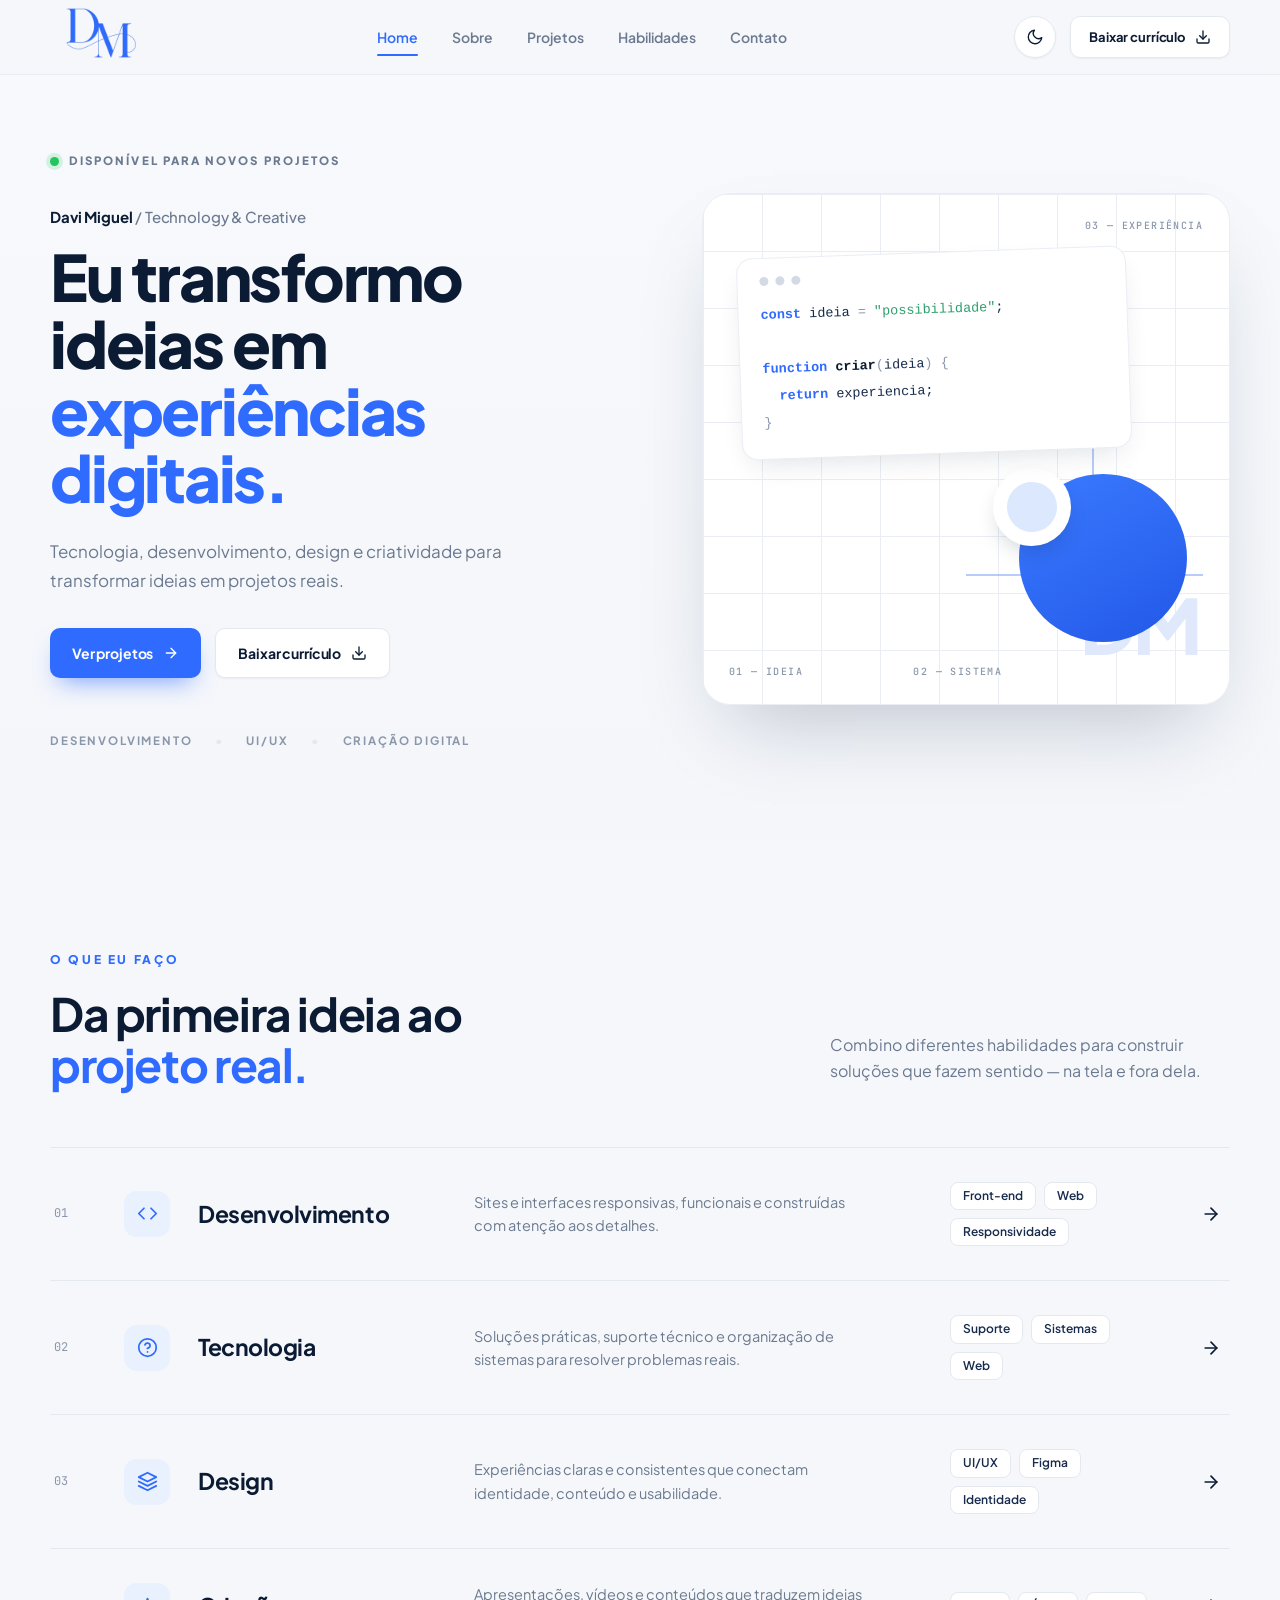
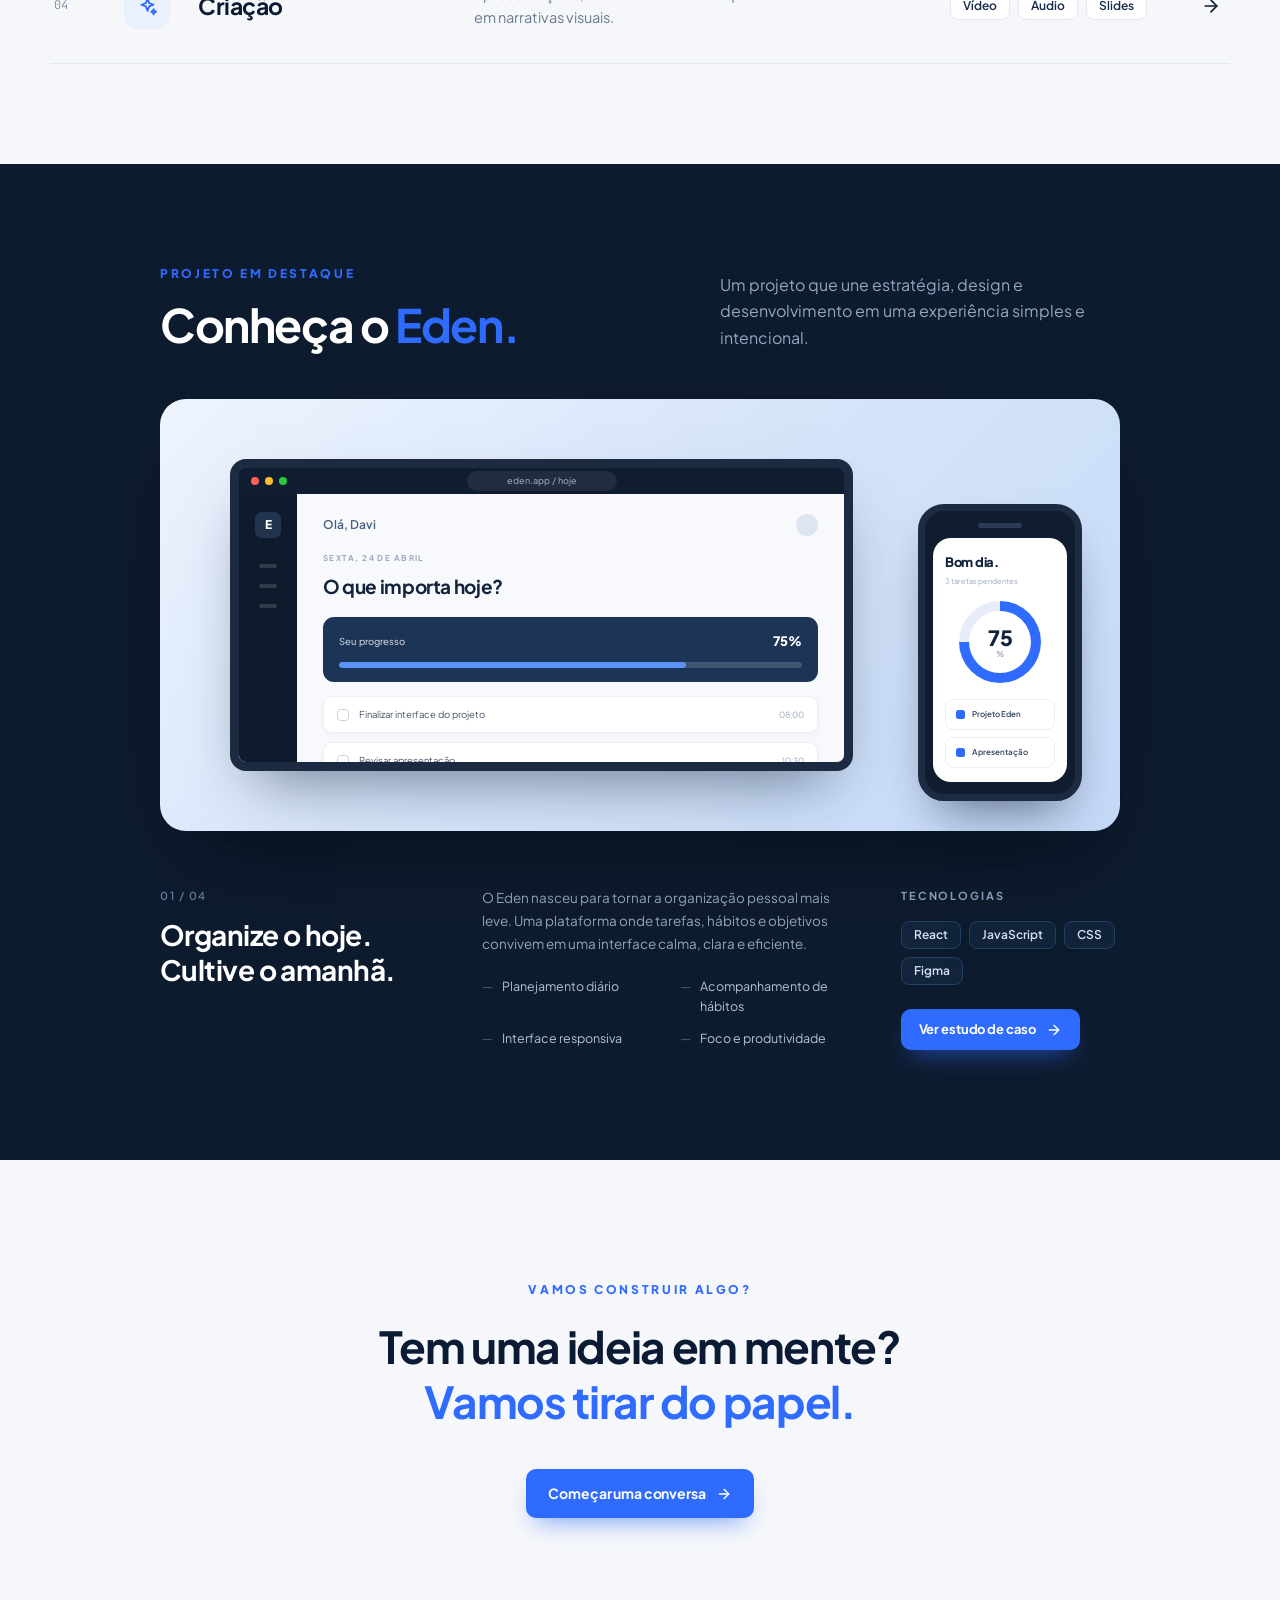
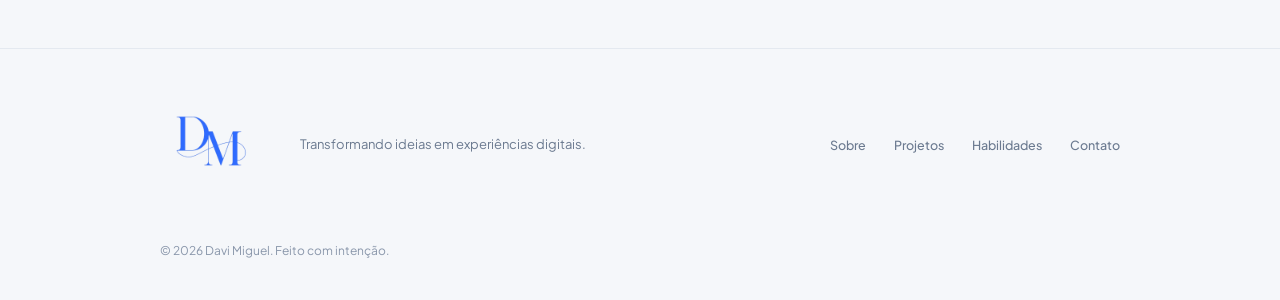
==== portifolio/index.html @ 0f165807 "atualização" ====
<!DOCTYPE html>
<html lang="pt-BR" data-theme="light">
<head>
  <meta charset="UTF-8">
  <meta name="viewport" content="width=device-width, initial-scale=1.0">
  <title>Davi Miguel — Technology &amp; Creative</title>
  <meta name="description" content="Eu transformo ideias em experiências digitais. Tecnologia, desenvolvimento, design e criatividade para transformar ideias em projetos reais.">
  <link rel="preconnect" href="https://fonts.googleapis.com">
  <link rel="preconnect" href="https://fonts.gstatic.com" crossorigin>
  <link href="https://fonts.googleapis.com/css2?family=Plus+Jakarta+Sans:wght@400;500;600;700;800&family=JetBrains+Mono:wght@400;500;700&display=swap" rel="stylesheet">
  <link rel="stylesheet" href="css/style.css">
  <link rel="icon" type="image/png" href="">
  <script>document.documentElement.classList.add("js");</script>
</head>
<body>

  <!-- ================= NAV ================= -->
  <header class="nav" id="nav">
    <div class="container nav-inner">
      <a href="index.html" class="brand">
        <img src="assets/logo.png" alt="Davi Miguel" srcset="" style="width: 100px;">
      </a>

      <nav class="nav-links" id="navLinks">
        <a href="index.html" class="nav-link active">Home</a>
        <a href="sobre.html" class="nav-link">Sobre</a>
        <a href="projetos.html" class="nav-link">Projetos</a>
        <a href="habilidades.html" class="nav-link">Habilidades</a>
        <a href="contato.html" class="nav-link">Contato</a>
      </nav>

      <div class="nav-actions">
        <button class="icon-btn" id="themeToggle" aria-label="Alternar tema claro/escuro">
          <svg class="icon-moon" viewBox="0 0 24 24" fill="none" stroke="currentColor" stroke-width="1.8" stroke-linecap="round" stroke-linejoin="round"><path d="M21 12.79A9 9 0 1 1 11.21 3 7 7 0 0 0 21 12.79z"/></svg>
          <svg class="icon-sun" viewBox="0 0 24 24" fill="none" stroke="currentColor" stroke-width="1.8" stroke-linecap="round" stroke-linejoin="round"><circle cx="12" cy="12" r="4"/><path d="M12 2v2M12 20v2M4.93 4.93l1.41 1.41M17.66 17.66l1.41 1.41M2 12h2M20 12h2M4.93 19.07l1.41-1.41M17.66 6.34l1.41-1.41"/></svg>
        </button>

        <a href="Curriculo_Davi_Miguel.pdf" class="btn btn-ghost btn-sm" download>
          Baixar currículo
          <svg viewBox="0 0 24 24" fill="none" stroke="currentColor" stroke-width="2" stroke-linecap="round" stroke-linejoin="round"><path d="M21 15v4a2 2 0 0 1-2 2H5a2 2 0 0 1-2-2v-4"/><polyline points="7 10 12 15 17 10"/><line x1="12" y1="15" x2="12" y2="3"/></svg>
        </a>

        <button class="menu-btn" id="menuBtn" aria-label="Abrir menu">
          <span></span><span></span><span></span>
        </button>
      </div>
    </div>
  </header>

  <main>

    <!-- ================= HERO ================= -->
    <section class="hero" id="home">
      <div class="container hero-grid">

        <div class="hero-copy">
          <p class="status-badge reveal">
            <span class="status-dot"></span>
            Disponível para novos projetos
          </p>

          <p class="hero-eyebrow reveal" style="--d:.06s">Davi Miguel <span>/ Technology &amp; Creative</span></p>

          <h1 class="hero-title reveal" style="--d:.12s">
            Eu transformo ideias em <span class="accent">experiências digitais.</span>
          </h1>

          <p class="hero-lead reveal" style="--d:.18s">
            Tecnologia, desenvolvimento, design e criatividade para transformar ideias em projetos reais.
          </p>

          <div class="hero-actions reveal" style="--d:.24s">
            <a href="projetos.html" class="btn btn-primary">
              Ver projetos
              <svg viewBox="0 0 24 24" fill="none" stroke="currentColor" stroke-width="2" stroke-linecap="round" stroke-linejoin="round"><line x1="5" y1="12" x2="19" y2="12"/><polyline points="12 5 19 12 12 19"/></svg>
            </a>
            <a href="#" class="btn btn-ghost">
              Baixar currículo
              <svg viewBox="0 0 24 24" fill="none" stroke="currentColor" stroke-width="2" stroke-linecap="round" stroke-linejoin="round"><path d="M21 15v4a2 2 0 0 1-2 2H5a2 2 0 0 1-2-2v-4"/><polyline points="7 10 12 15 17 10"/><line x1="12" y1="15" x2="12" y2="3"/></svg>
            </a>
          </div>

          <ul class="hero-tags reveal" style="--d:.3s">
            <li>Desenvolvimento</li>
            <li>UI/UX</li>
            <li>Criação digital</li>
          </ul>
        </div>

        <!-- Ilustração -->
        <div class="hero-visual reveal" style="--d:.2s" aria-hidden="true">
          <div class="visual-card">
            <span class="visual-label label-tr">03 — Experiência</span>
            <span class="visual-label label-bl">01 — Ideia</span>
            <span class="visual-label label-bc">02 — Sistema</span>

            <span class="cross cross-v"></span>
            <span class="cross cross-h"></span>

            <span class="dm-watermark">DM</span>
            <span class="shape-circle"></span>
            <span class="shape-ring"></span>

            <div class="code-window">
              <div class="code-dots"><i></i><i></i><i></i></div>
              <pre class="code-body"><code><span class="c-key">const</span> <span class="c-var">ideia</span> <span class="c-op">=</span> <span class="c-str">"possibilidade"</span>;

<span class="c-key">function</span> <span class="c-fn">criar</span><span class="c-op">(</span><span class="c-var">ideia</span><span class="c-op">) {</span>
  <span class="c-key">return</span> <span class="c-var">experiencia</span>;
<span class="c-op">}</span></code></pre>
            </div>
          </div>
        </div>

      </div>
    </section>

    <!-- ================= O QUE EU FAÇO ================= -->
    <section class="services" id="sobre">
      <div class="container">

        <div class="section-head">
          <div>
            <p class="eyebrow reveal">O que eu faço</p>
            <h2 class="section-title reveal" style="--d:.06s">Da primeira ideia ao <span class="accent">projeto real.</span></h2>
          </div>
          <p class="section-desc reveal" style="--d:.12s">
            Combino diferentes habilidades para construir soluções que fazem sentido — na tela e fora dela.
          </p>
        </div>

        <ul class="service-list">

          <li class="service-row reveal">
            <span class="service-num">01</span>
            <span class="service-icon">
              <svg viewBox="0 0 24 24" fill="none" stroke="currentColor" stroke-width="2" stroke-linecap="round" stroke-linejoin="round"><polyline points="16 18 22 12 16 6"/><polyline points="8 6 2 12 8 18"/></svg>
            </span>
            <h3 class="service-title">Desenvolvimento</h3>
            <p class="service-text">Sites e interfaces responsivas, funcionais e construídas com atenção aos detalhes.</p>
            <ul class="chip-row">
              <li class="chip">Front-end</li>
              <li class="chip">Web</li>
              <li class="chip">Responsividade</li>
            </ul>
            <span class="row-arrow">
              <svg viewBox="0 0 24 24" fill="none" stroke="currentColor" stroke-width="2" stroke-linecap="round" stroke-linejoin="round"><line x1="5" y1="12" x2="19" y2="12"/><polyline points="12 5 19 12 12 19"/></svg>
            </span>
          </li>

          <li class="service-row reveal" style="--d:.06s">
            <span class="service-num">02</span>
            <span class="service-icon">
              <svg viewBox="0 0 24 24" fill="none" stroke="currentColor" stroke-width="2" stroke-linecap="round" stroke-linejoin="round"><circle cx="12" cy="12" r="10"/><path d="M9.09 9a3 3 0 0 1 5.83 1c0 2-3 3-3 3"/><line x1="12" y1="17" x2="12.01" y2="17"/></svg>
            </span>
            <h3 class="service-title">Tecnologia</h3>
            <p class="service-text">Soluções práticas, suporte técnico e organização de sistemas para resolver problemas reais.</p>
            <ul class="chip-row">
              <li class="chip">Suporte</li>
              <li class="chip">Sistemas</li>
              <li class="chip">Web</li>
            </ul>
            <span class="row-arrow">
              <svg viewBox="0 0 24 24" fill="none" stroke="currentColor" stroke-width="2" stroke-linecap="round" stroke-linejoin="round"><line x1="5" y1="12" x2="19" y2="12"/><polyline points="12 5 19 12 12 19"/></svg>
            </span>
          </li>

          <li class="service-row reveal" style="--d:.12s">
            <span class="service-num">03</span>
            <span class="service-icon">
              <svg viewBox="0 0 24 24" fill="none" stroke="currentColor" stroke-width="2" stroke-linecap="round" stroke-linejoin="round"><polygon points="12 2 2 7 12 12 22 7 12 2"/><polyline points="2 17 12 22 22 17"/><polyline points="2 12 12 17 22 12"/></svg>
            </span>
            <h3 class="service-title">Design</h3>
            <p class="service-text">Experiências claras e consistentes que conectam identidade, conteúdo e usabilidade.</p>
            <ul class="chip-row">
              <li class="chip">UI/UX</li>
              <li class="chip">Figma</li>
              <li class="chip">Identidade</li>
            </ul>
            <span class="row-arrow">
              <svg viewBox="0 0 24 24" fill="none" stroke="currentColor" stroke-width="2" stroke-linecap="round" stroke-linejoin="round"><line x1="5" y1="12" x2="19" y2="12"/><polyline points="12 5 19 12 12 19"/></svg>
            </span>
          </li>

          <li class="service-row reveal" style="--d:.18s">
            <span class="service-num">04</span>
            <span class="service-icon">
              <svg viewBox="0 0 24 24" fill="none" stroke="currentColor" stroke-width="2" stroke-linecap="round" stroke-linejoin="round"><path d="M12 3l1.9 5.1L19 10l-5.1 1.9L12 17l-1.9-5.1L5 10l5.1-1.9L12 3z"/><path d="M19 15l.9 2.1L22 18l-2.1.9L19 21l-.9-2.1L16 18l2.1-.9L19 15z"/></svg>
            </span>
            <h3 class="service-title">Criação</h3>
            <p class="service-text">Apresentações, vídeos e conteúdos que traduzem ideias em narrativas visuais.</p>
            <ul class="chip-row">
              <li class="chip">Vídeo</li>
              <li class="chip">Áudio</li>
              <li class="chip">Slides</li>
            </ul>
            <span class="row-arrow">
              <svg viewBox="0 0 24 24" fill="none" stroke="currentColor" stroke-width="2" stroke-linecap="round" stroke-linejoin="round"><line x1="5" y1="12" x2="19" y2="12"/><polyline points="12 5 19 12 12 19"/></svg>
            </span>
          </li>

        </ul>
      </div>
    </section>

    <!-- ================= PROJETO EM DESTAQUE ================= -->
    <section class="project" id="projetos">
      <div class="container-narrow">

        <div class="section-head project-head">
          <div>
            <p class="eyebrow reveal">Projeto em destaque</p>
            <h2 class="section-title light reveal" style="--d:.06s">Conheça o <span class="accent">Eden.</span></h2>
          </div>
          <p class="section-desc light reveal" style="--d:.12s">
            Um projeto que une estratégia, design e desenvolvimento em uma experiência simples e intencional.
          </p>
        </div>

        <!-- Mockups -->
        <div class="showcase reveal" style="--d:.1s">
          <div class="laptop">
            <div class="laptop-bar">
              <i class="dot red"></i><i class="dot yellow"></i><i class="dot green"></i>
              <span class="url-pill">eden.app / hoje</span>
            </div>
            <div class="laptop-body">
              <aside class="app-side">
                <span class="app-logo">E</span>
                <i class="side-line"></i>
                <i class="side-line"></i>
                <i class="side-line"></i>
              </aside>
              <div class="app-main">
                <div class="app-top">
                  <span class="app-greet">Olá, Davi</span>
                  <span class="app-avatar"></span>
                </div>
                <p class="app-date">Sexta, 24 de abril</p>
                <h3 class="app-title">O que importa hoje?</h3>

                <div class="progress-card">
                  <div class="progress-top">
                    <span>Seu progresso</span>
                    <strong>75%</strong>
                  </div>
                  <div class="progress-bar"><span style="width:75%"></span></div>
                </div>

                <ul class="task-list">
                  <li class="task"><i class="task-box"></i><span>Finalizar interface do projeto</span><em>08:00</em></li>
                  <li class="task"><i class="task-box"></i><span>Revisar apresentação</span><em>10:30</em></li>
                  <li class="task"><i class="task-box"></i><span>Estudar React</span><em>16:00</em></li>
                </ul>
              </div>
            </div>
          </div>

          <div class="phone">
            <span class="phone-notch"></span>
            <div class="phone-screen">
              <h4>Bom dia.</h4>
              <p>3 tarefas pendentes</p>
              <div class="donut">
                <div class="donut-inner">
                  <strong>75</strong>
                  <span>%</span>
                </div>
              </div>
              <ul class="phone-chips">
                <li><i></i>Projeto Eden</li>
                <li><i></i>Apresentação</li>
              </ul>
            </div>
          </div>
        </div>

        <!-- Info do projeto -->
        <div class="project-info">
          <div class="pi-left reveal">
            <p class="pi-index">01 / 04</p>
            <h3 class="pi-title">Organize o hoje.<br>Cultive o amanhã.</h3>
          </div>

          <div class="pi-mid reveal" style="--d:.06s">
            <p>
              O Eden nasceu para tornar a organização pessoal mais leve. Uma plataforma onde
              tarefas, hábitos e objetivos convivem em uma interface calma, clara e eficiente.
            </p>
            <ul class="pi-bullets">
              <li>Planejamento diário</li>
              <li>Acompanhamento de hábitos</li>
              <li>Interface responsiva</li>
              <li>Foco e produtividade</li>
            </ul>
          </div>

          <div class="pi-right reveal" style="--d:.12s" id="habilidades">
            <p class="pi-tech-label">Tecnologias</p>
            <ul class="chip-row dark">
              <li class="chip">React</li>
              <li class="chip">JavaScript</li>
              <li class="chip">CSS</li>
              <li class="chip">Figma</li>
            </ul>
            <a href="#" class="btn btn-primary btn-sm">
              Ver estudo de caso
              <svg viewBox="0 0 24 24" fill="none" stroke="currentColor" stroke-width="2" stroke-linecap="round" stroke-linejoin="round"><line x1="5" y1="12" x2="19" y2="12"/><polyline points="12 5 19 12 12 19"/></svg>
            </a>
          </div>
        </div>

      </div>
    </section>

    <!-- ================= CONTATO ================= -->
    <section class="contact" id="contato">
      <div class="container-narrow contact-inner">
        <p class="eyebrow reveal">Vamos construir algo?</p>
        <h2 class="contact-title reveal" style="--d:.06s">
          Tem uma ideia em mente?<br>
          <span class="accent">Vamos tirar do papel.</span>
        </h2>
        <div class="reveal" style="--d:.12s">
          <a href="mailto:contato@davimiguel.com" class="btn btn-primary">
            Começar uma conversa
            <svg viewBox="0 0 24 24" fill="none" stroke="currentColor" stroke-width="2" stroke-linecap="round" stroke-linejoin="round"><line x1="5" y1="12" x2="19" y2="12"/><polyline points="12 5 19 12 12 19"/></svg>
          </a>
        </div>
      </div>
    </section>

  </main>

  <!-- ================= FOOTER ================= -->
  <footer class="footer">
    <div class="container-narrow">
      <div class="footer-top">
        <a href="index.html" class="brand">
        <img src="assets/logo.png" alt="Davi Miguel" srcset="" style="width: 100px;">
        </a>
        <p class="footer-tagline">Transformando ideias em experiências digitais.</p>
        <nav class="footer-links">
          <a href="sobre.html">Sobre</a>
          <a href="projetos.html">Projetos</a>
          <a href="habilidades.html">Habilidades</a>
          <a href="contato.html">Contato</a>
        </nav>
      </div>
      <p class="footer-copy">© 2026 Davi Miguel. Feito com intenção.</p>
    </div>
  </footer>

  <script src="js/main.js"></script>
</body>
</html>
---- portifolio/css/style.css ----
/* ============================================================
   Davi Miguel — Landing Page
   ============================================================ */

/* ---------- Variáveis ---------- */
:root {
  --bg: #f5f7fa;
  --bg-hero: linear-gradient(180deg, #f7f9fc 0%, #f4f6fa 100%);
  --surface: #ffffff;
  --text: #0b1b33;
  --text-soft: #172b4d;
  --muted: #6b7a90;
  --muted-2: #8a97ab;
  --border: #e4e9f0;
  --border-soft: #eaeef4;
  --blue: #2563eb;
  --blue-bright: #2f6bff;
  --blue-soft: #eaf1fe;
  --green: #22c55e;
  --chip-bg: #ffffff;
  --code-bg: #ffffff;
  --nav-bg: rgba(245, 247, 250, 0.85);
  --shadow-sm: 0 1px 2px rgba(15, 30, 60, 0.05);
  --shadow-md: 0 12px 30px -12px rgba(15, 30, 60, 0.16);
  --shadow-lg: 0 40px 80px -30px rgba(15, 30, 60, 0.25);
  --radius: 14px;
}

[data-theme="dark"] {
  --bg: #0b1524;
  --bg-hero: linear-gradient(180deg, #0c1728 0%, #0b1524 100%);
  --surface: #101d31;
  --text: #e9eef6;
  --text-soft: #dbe3ef;
  --muted: #93a3ba;
  --muted-2: #7d8da5;
  --border: #1c2c44;
  --border-soft: #182740;
  --blue-soft: rgba(47, 107, 255, 0.14);
  --chip-bg: #101d31;
  --code-bg: #0f1c2f;
  --nav-bg: rgba(11, 21, 36, 0.82);
  --shadow-sm: 0 1px 2px rgba(0, 0, 0, 0.3);
  --shadow-md: 0 12px 30px -12px rgba(0, 0, 0, 0.5);
  --shadow-lg: 0 40px 80px -30px rgba(0, 0, 0, 0.65);
}

/* ---------- Base ---------- */
* { margin: 0; padding: 0; box-sizing: border-box; }

html {
  scroll-behavior: smooth;
  scroll-padding-top: 96px;
}

body {
  font-family: "Plus Jakarta Sans", system-ui, -apple-system, sans-serif;
  background: var(--bg);
  color: var(--text);
  line-height: 1.6;
  -webkit-font-smoothing: antialiased;
  transition: background 0.35s ease, color 0.35s ease;
}

img, svg { display: block; }
a { color: inherit; text-decoration: none; }
ul { list-style: none; }
button { font: inherit; cursor: pointer; border: none; background: none; color: inherit; }

.container { width: min(1180px, 100% - 48px); margin-inline: auto; }
.container-narrow { width: min(960px, 100% - 48px); margin-inline: auto; }

svg { width: 18px; height: 18px; }

/* ---------- Utilidades ---------- */
.eyebrow {
  font-size: 12px;
  font-weight: 800;
  letter-spacing: 0.22em;
  text-transform: uppercase;
  color: var(--blue-bright);
}

.accent { color: var(--blue-bright); }

.section-title {
  font-size: clamp(30px, 3.6vw, 46px);
  font-weight: 700;
  letter-spacing: -0.03em;
  line-height: 1.12;
  color: var(--text);
  margin-top: 18px;
}
.section-title.light { color: #fff; }

.section-desc {
  font-size: 16px;
  color: var(--muted);
  max-width: 400px;
  line-height: 1.65;
}
.section-desc.light { color: #94a7c0; }

.section-head {
  display: flex;
  justify-content: space-between;
  align-items: flex-end;
  gap: 40px;
  flex-wrap: wrap;
}

/* ---------- Botões ---------- */
.btn {
  display: inline-flex;
  align-items: center;
  gap: 10px;
  padding: 13px 22px;
  border-radius: 10px;
  font-size: 14px;
  font-weight: 700;
  letter-spacing: -0.01em;
  transition: transform 0.2s ease, box-shadow 0.2s ease, background 0.2s ease, border-color 0.2s ease;
  white-space: nowrap;
}
.btn svg { width: 16px; height: 16px; }

.btn-primary {
  background: var(--blue-bright);
  color: #fff;
  box-shadow: 0 12px 24px -10px rgba(47, 107, 255, 0.65);
}
.btn-primary:hover {
  transform: translateY(-2px);
  box-shadow: 0 18px 32px -12px rgba(47, 107, 255, 0.75);
}

.btn-ghost {
  background: var(--surface);
  color: var(--text);
  border: 1px solid var(--border);
  box-shadow: var(--shadow-sm);
}
.btn-ghost:hover {
  transform: translateY(-2px);
  border-color: #cfd8e6;
}
[data-theme="dark"] .btn-ghost:hover { border-color: #2b405f; }

.btn-sm { padding: 10px 18px; font-size: 13px; }

/* ============================================================
   NAV
   ============================================================ */
.nav {
  position: sticky;
  top: 0;
  z-index: 100;
  background: var(--nav-bg);
  backdrop-filter: blur(14px);
  -webkit-backdrop-filter: blur(14px);
  border-bottom: 1px solid var(--border-soft);
}

.nav-inner {
  height: 74px;
  display: flex;
  align-items: center;
  justify-content: space-between;
  gap: 24px;
}

.brand { display: inline-flex; align-items: center; gap: 12px; }

.brand-mark {
  width: 38px;
  height: 38px;
  border-radius: 11px;
  background: var(--blue-bright);
  color: #fff;
  font-size: 13px;
  font-weight: 800;
  letter-spacing: 0.04em;
  display: grid;
  place-items: center;
  box-shadow: 0 8px 16px -8px rgba(47, 107, 255, 0.7);
}

.brand-name {
  font-size: 16px;
  font-weight: 700;
  letter-spacing: -0.02em;
}

.nav-links {
  display: flex;
  align-items: center;
  gap: 34px;
}

.nav-link {
  position: relative;
  font-size: 14px;
  font-weight: 600;
  color: var(--muted);
  padding: 26px 0;
  transition: color 0.2s ease;
}
.nav-link:hover { color: var(--text); }

.nav-link::after {
  content: "";
  position: absolute;
  left: 0;
  right: 0;
  bottom: 18px;
  height: 2px;
  border-radius: 2px;
  background: var(--blue-bright);
  transform: scaleX(0);
  transition: transform 0.25s ease;
}
.nav-link.active { color: var(--blue-bright); }
.nav-link.active::after { transform: scaleX(1); }

.nav-actions { display: flex; align-items: center; gap: 14px; }

.icon-btn {
  width: 42px;
  height: 42px;
  border-radius: 50%;
  background: var(--surface);
  border: 1px solid var(--border);
  display: grid;
  place-items: center;
  color: var(--text);
  box-shadow: var(--shadow-sm);
  transition: transform 0.2s ease, border-color 0.2s ease;
}
.icon-btn:hover { transform: translateY(-2px); border-color: #cfd8e6; }
[data-theme="dark"] .icon-btn:hover { border-color: #2b405f; }
.icon-btn svg { width: 18px; height: 18px; }

.icon-sun { display: none; }
[data-theme="dark"] .icon-moon { display: none; }
[data-theme="dark"] .icon-sun { display: block; }

.menu-btn {
  display: none;
  width: 42px;
  height: 42px;
  border-radius: 11px;
  border: 1px solid var(--border);
  background: var(--surface);
  flex-direction: column;
  align-items: center;
  justify-content: center;
  gap: 4px;
}
.menu-btn span {
  width: 16px;
  height: 2px;
  border-radius: 2px;
  background: var(--text);
  transition: transform 0.25s ease, opacity 0.25s ease;
}
.menu-btn.open span:nth-child(1) { transform: translateY(6px) rotate(45deg); }
.menu-btn.open span:nth-child(2) { opacity: 0; }
.menu-btn.open span:nth-child(3) { transform: translateY(-6px) rotate(-45deg); }

/* ============================================================
   HERO
   ============================================================ */
.hero {
  background: var(--bg-hero);
  padding: 72px 0 90px;
  overflow: hidden;
}

.hero-grid {
  display: grid;
  grid-template-columns: 1.05fr 1fr;
  gap: 56px;
  align-items: center;
}

.status-badge {
  display: inline-flex;
  align-items: center;
  gap: 10px;
  font-size: 11.5px;
  font-weight: 800;
  letter-spacing: 0.18em;
  text-transform: uppercase;
  color: var(--muted);
  margin-bottom: 34px;
}

.status-dot {
  width: 9px;
  height: 9px;
  border-radius: 50%;
  background: var(--green);
  box-shadow: 0 0 0 4px rgba(34, 197, 94, 0.16);
  animation: pulse 2.4s ease-in-out infinite;
}
@keyframes pulse {
  0%, 100% { box-shadow: 0 0 0 4px rgba(34, 197, 94, 0.16); }
  50% { box-shadow: 0 0 0 7px rgba(34, 197, 94, 0.08); }
}

.hero-eyebrow {
  font-size: 15px;
  font-weight: 700;
  color: var(--text);
  letter-spacing: -0.01em;
  margin-bottom: 14px;
}
.hero-eyebrow span { color: var(--muted); font-weight: 500; }

.hero-title {
  font-size: clamp(42px, 5vw, 70px);
  font-weight: 800;
  line-height: 1.05;
  letter-spacing: -0.035em;
  color: var(--text);
  max-width: 640px;
}

.hero-lead {
  margin-top: 26px;
  font-size: 17px;
  color: var(--muted);
  max-width: 550px;
  line-height: 1.65;
}

.hero-actions {
  margin-top: 34px;
  display: flex;
  gap: 14px;
  flex-wrap: wrap;
}

.hero-tags {
  margin-top: 54px;
  display: flex;
  align-items: center;
  gap: 22px;
  font-size: 11.5px;
  font-weight: 700;
  letter-spacing: 0.16em;
  text-transform: uppercase;
  color: var(--muted-2);
}
.hero-tags li + li::before {
  content: "•";
  margin-right: 22px;
  color: var(--border);
}
[data-theme="dark"] .hero-tags li + li::before { color: #2b405f; }

/* ---------- Ilustração do hero ---------- */
.hero-visual { display: flex; justify-content: flex-end; }

.visual-card {
  position: relative;
  width: 100%;
  max-width: 528px;
  aspect-ratio: 528 / 512;
  border-radius: 28px;
  background-color: var(--surface);
  background-image:
    linear-gradient(to right, var(--border-soft) 1px, transparent 1px),
    linear-gradient(to bottom, var(--border-soft) 1px, transparent 1px);
  background-size: 59px 57px;
  border: 1px solid var(--border-soft);
  box-shadow: var(--shadow-lg);
  overflow: hidden;
}

.visual-label {
  position: absolute;
  font-family: "JetBrains Mono", monospace;
  font-size: 10px;
  font-weight: 500;
  letter-spacing: 0.14em;
  text-transform: uppercase;
  color: var(--muted-2);
}
.label-tr { top: 24px; right: 26px; }
.label-bl { bottom: 24px; left: 26px; }
.label-bc { bottom: 24px; left: 40%; }

.cross { position: absolute; background: #7ea3f8; opacity: 0.55; }
.cross-v { width: 1.5px; top: 210px; bottom: 60px; left: 74%; }
.cross-h { height: 1.5px; left: 50%; right: 26px; bottom: 128px; }

.dm-watermark {
  position: absolute;
  right: 30px;
  bottom: 42px;
  font-size: 76px;
  font-weight: 800;
  letter-spacing: -0.04em;
  color: #dfe9fb;
  line-height: 1;
  z-index: 1;
}
[data-theme="dark"] .dm-watermark { color: #1b2c47; }

.shape-circle {
  position: absolute;
  right: 42px;
  bottom: 62px;
  width: 168px;
  height: 168px;
  border-radius: 50%;
  background: linear-gradient(150deg, #3b7bff 0%, #2258e8 100%);
  z-index: 2;
  animation: float 7s ease-in-out infinite;
}

.shape-ring {
  position: absolute;
  right: 158px;
  bottom: 158px;
  width: 78px;
  height: 78px;
  border-radius: 50%;
  border: 14px solid var(--surface);
  background: #dce8fd;
  box-shadow: 0 10px 24px -10px rgba(15, 30, 60, 0.3);
  z-index: 3;
  animation: float 7s ease-in-out infinite 0.6s;
}

@keyframes float {
  0%, 100% { transform: translateY(0); }
  50% { transform: translateY(-12px); }
}

.code-window {
  position: absolute;
  top: 58px;
  left: 36px;
  width: min(390px, 78%);
  background: var(--code-bg);
  border: 1px solid var(--border-soft);
  border-radius: 16px;
  padding: 18px 22px 22px;
  box-shadow: var(--shadow-md);
  transform: rotate(-2deg);
  z-index: 4;
}

.code-dots { display: flex; gap: 7px; margin-bottom: 16px; }
.code-dots i {
  width: 9px;
  height: 9px;
  border-radius: 50%;
  background: #d3dae5;
}

.code-body {
  font-family: "JetBrains Mono", monospace;
  font-size: 13.5px;
  line-height: 1.85;
  color: var(--text-soft);
  white-space: pre;
  overflow: hidden;
}
[data-theme="dark"] .code-body { color: #c4d2e6; }

.c-key { color: var(--blue-bright); font-weight: 700; }
.c-var { color: var(--text-soft); font-weight: 500; }
[data-theme="dark"] .c-var { color: #dbe6f7; }
.c-op { color: var(--muted-2); }
.c-str { color: #2f9e6e; }
[data-theme="dark"] .c-str { color: #4ecb8f; }
.c-fn { color: #0b1b33; font-weight: 700; }
[data-theme="dark"] .c-fn { color: #ffffff; }

/* ============================================================
   O QUE EU FAÇO
   ============================================================ */
.services { padding: 110px 0 100px; background: var(--bg); }

.services .section-head { align-items: flex-end; }
.services .section-title { max-width: 480px; }
.services .section-desc { margin-bottom: 6px; }

.service-list { margin-top: 56px; }

.service-row {
  display: grid;
  grid-template-columns: 44px 48px 250px 1fr 220px 30px;
  align-items: center;
  gap: 26px;
  padding: 34px 4px;
  border-top: 1px solid var(--border);
  transition: background 0.25s ease;
}
.service-row:last-child { border-bottom: 1px solid var(--border); }
.service-row:hover { background: var(--surface); }
.service-row:hover .row-arrow { transform: translateX(6px); color: var(--blue-bright); }

.service-num {
  font-family: "JetBrains Mono", monospace;
  font-size: 12px;
  color: var(--muted-2);
}

.service-icon {
  width: 46px;
  height: 46px;
  border-radius: 13px;
  background: var(--blue-soft);
  color: var(--blue-bright);
  display: grid;
  place-items: center;
}
.service-icon svg { width: 21px; height: 21px; }

.service-title {
  font-size: 23px;
  font-weight: 700;
  letter-spacing: -0.02em;
}

.service-text {
  font-size: 14.5px;
  color: var(--muted);
  line-height: 1.6;
  max-width: 400px;
}

.chip-row { display: flex; flex-wrap: wrap; gap: 8px; }

.chip {
  font-size: 12px;
  font-weight: 600;
  color: var(--text-soft);
  background: var(--chip-bg);
  border: 1px solid var(--border);
  border-radius: 8px;
  padding: 6px 12px;
  line-height: 1.2;
  white-space: nowrap;
}

.row-arrow {
  color: var(--text);
  display: grid;
  place-items: center;
  transition: transform 0.25s ease, color 0.25s ease;
}
.row-arrow svg { width: 20px; height: 20px; }

/* ============================================================
   PROJETO EM DESTAQUE
   ============================================================ */
.project {
  background: #0d1b2e;
  padding: 100px 0 110px;
  color: #fff;
}

.project-head { align-items: flex-end; }
.project-head .section-title { margin-top: 16px; }

/* ---------- Mockups ---------- */
.showcase {
  position: relative;
  margin-top: 48px;
  border-radius: 26px;
  padding: 60px 70px;
  background: linear-gradient(135deg, #eef4fe 0%, #d7e5fa 45%, #c5d9f7 100%);
  min-height: 412px;
  display: flex;
  align-items: center;
  box-shadow: 0 40px 90px -40px rgba(0, 0, 0, 0.55);
}

.laptop {
  width: 76%;
  background: #16233a;
  border: 9px solid #1d2b42;
  border-radius: 16px;
  overflow: hidden;
  box-shadow: 0 30px 60px -25px rgba(10, 25, 50, 0.55);
}

.laptop-bar {
  height: 26px;
  background: #101c2f;
  display: flex;
  align-items: center;
  gap: 6px;
  padding: 0 12px;
  position: relative;
}
.laptop-bar .dot { width: 8px; height: 8px; border-radius: 50%; }
.dot.red { background: #ff5f57; }
.dot.yellow { background: #febc2e; }
.dot.green { background: #28c840; }

.url-pill {
  position: absolute;
  left: 50%;
  transform: translateX(-50%);
  font-size: 9px;
  font-weight: 500;
  color: #8fa3bf;
  background: rgba(255, 255, 255, 0.07);
  border-radius: 20px;
  padding: 3px 40px;
}

.laptop-body { display: flex; height: 268px; background: #f7f9fc; }

.app-side {
  width: 58px;
  background: #0e1b2c;
  display: flex;
  flex-direction: column;
  align-items: center;
  gap: 16px;
  padding: 18px 0;
}
.app-logo {
  width: 26px;
  height: 26px;
  border-radius: 7px;
  background: #22334d;
  color: #fff;
  font-size: 12px;
  font-weight: 800;
  display: grid;
  place-items: center;
  margin-bottom: 10px;
}
.side-line {
  width: 18px;
  height: 4px;
  border-radius: 3px;
  background: rgba(255, 255, 255, 0.14);
}

.app-main { flex: 1; padding: 20px 26px; }

.app-top { display: flex; align-items: center; justify-content: space-between; }
.app-greet { font-size: 12px; font-weight: 600; color: #48607f; }
.app-avatar {
  width: 22px;
  height: 22px;
  border-radius: 50%;
  background: #dde5f0;
}

.app-date {
  margin-top: 16px;
  font-size: 8px;
  font-weight: 700;
  letter-spacing: 0.18em;
  text-transform: uppercase;
  color: #9aa8bd;
}

.app-title {
  margin-top: 6px;
  font-size: 19px;
  font-weight: 700;
  letter-spacing: -0.02em;
  color: #12233d;
}

.progress-card {
  margin-top: 16px;
  background: #1c3557;
  border-radius: 11px;
  padding: 14px 16px;
}
.progress-top {
  display: flex;
  align-items: center;
  justify-content: space-between;
  color: #fff;
}
.progress-top span { font-size: 9.5px; font-weight: 500; color: rgba(255, 255, 255, 0.75); }
.progress-top strong { font-size: 13px; font-weight: 800; }

.progress-bar {
  margin-top: 10px;
  height: 6px;
  border-radius: 6px;
  background: rgba(255, 255, 255, 0.16);
  overflow: hidden;
}
.progress-bar span {
  display: block;
  height: 100%;
  border-radius: 6px;
  background: #5b93f8;
}

.task-list { margin-top: 14px; display: flex; flex-direction: column; gap: 9px; }

.task {
  display: flex;
  align-items: center;
  gap: 10px;
  background: #fff;
  border: 1px solid #eaeff6;
  border-radius: 9px;
  padding: 10px 13px;
  font-size: 9.5px;
  color: #475569;
  box-shadow: 0 2px 6px rgba(15, 30, 60, 0.04);
}
.task-box {
  width: 12px;
  height: 12px;
  border-radius: 3.5px;
  border: 1.5px solid #c8d3e2;
  flex-shrink: 0;
}
.task span { flex: 1; }
.task em { font-style: normal; font-size: 8.5px; color: #9aa8bd; }

/* ---------- Celular ---------- */
.phone {
  position: absolute;
  right: 38px;
  bottom: 30px;
  width: 164px;
  background: #101c2f;
  border: 7px solid #1d2b42;
  border-radius: 26px;
  padding: 10px 8px 12px;
  box-shadow: 0 26px 50px -20px rgba(10, 25, 50, 0.6);
}

.phone-notch {
  display: block;
  width: 44px;
  height: 5px;
  border-radius: 5px;
  background: #2b3b55;
  margin: 2px auto 10px;
}

.phone-screen {
  background: #fff;
  border-radius: 18px;
  padding: 14px 12px;
  min-height: 218px;
}

.phone-screen h4 {
  font-size: 13px;
  font-weight: 800;
  color: #12233d;
  letter-spacing: -0.02em;
}
.phone-screen > p {
  font-size: 7.5px;
  color: #9aa8bd;
  margin-top: 3px;
}

.donut {
  margin: 14px auto 16px;
  width: 82px;
  height: 82px;
  border-radius: 50%;
  background: conic-gradient(#2f6bff 0deg 270deg, #e6edf8 270deg 360deg);
  display: grid;
  place-items: center;
}
.donut-inner {
  width: 62px;
  height: 62px;
  border-radius: 50%;
  background: #fff;
  display: grid;
  place-content: center;
  text-align: center;
  line-height: 1;
}
.donut-inner strong { font-size: 21px; font-weight: 800; color: #12233d; }
.donut-inner span { font-size: 8px; font-weight: 700; color: #9aa8bd; margin-top: 2px; }

.phone-chips { display: flex; flex-direction: column; gap: 7px; }
.phone-chips li {
  display: flex;
  align-items: center;
  gap: 7px;
  border: 1px solid #eaeff6;
  border-radius: 8px;
  padding: 8px 10px;
  font-size: 8px;
  font-weight: 600;
  color: #334561;
}
.phone-chips i {
  width: 9px;
  height: 9px;
  border-radius: 2.5px;
  background: #2f6bff;
  flex-shrink: 0;
}

/* ---------- Info do projeto ---------- */
.project-info {
  margin-top: 56px;
  display: grid;
  grid-template-columns: 1fr 1.35fr 0.8fr;
  gap: 48px;
  align-items: start;
}

.pi-index {
  font-size: 11px;
  font-weight: 600;
  letter-spacing: 0.14em;
  color: #647b9b;
}

.pi-title {
  margin-top: 12px;
  font-size: 28px;
  font-weight: 700;
  line-height: 1.25;
  letter-spacing: -0.02em;
  color: #fff;
}

.pi-mid p {
  font-size: 13.5px;
  line-height: 1.7;
  color: #94a7c0;
  max-width: 440px;
}

.pi-bullets {
  margin-top: 20px;
  display: grid;
  grid-template-columns: 1fr 1fr;
  gap: 12px 26px;
}
.pi-bullets li {
  position: relative;
  padding-left: 20px;
  font-size: 12.5px;
  color: #b3c2d6;
}
.pi-bullets li::before {
  content: "—";
  position: absolute;
  left: 0;
  color: #4a648c;
}

.pi-tech-label {
  font-size: 11px;
  font-weight: 700;
  letter-spacing: 0.18em;
  text-transform: uppercase;
  color: #8fa3bf;
  margin-bottom: 16px;
}

.chip-row.dark .chip {
  background: #12243c;
  border-color: #22405f;
  color: #d6e1f2;
  font-size: 12px;
}

.pi-right .btn { margin-top: 24px; }

/* ============================================================
   CONTATO
   ============================================================ */
.contact {
  background: var(--bg);
  padding: 120px 0 130px;
  text-align: center;
}

.contact-title {
  margin: 20px 0 40px;
  font-size: clamp(30px, 3.6vw, 44px);
  font-weight: 700;
  line-height: 1.25;
  letter-spacing: -0.03em;
  color: var(--text);
}

/* ============================================================
   FOOTER
   ============================================================ */
.footer {
  background: var(--bg);
  border-top: 1px solid var(--border);
  padding: 46px 0 40px;
}

.footer-top {
  display: flex;
  align-items: center;
  gap: 40px;
  flex-wrap: wrap;
}

.footer-tagline {
  font-size: 13px;
  color: var(--muted);
  flex: 1;
}

.footer-links { display: flex; gap: 28px; }
.footer-links a {
  font-size: 12.5px;
  font-weight: 500;
  color: var(--muted);
  transition: color 0.2s ease;
}
.footer-links a:hover { color: var(--blue-bright); }

.footer-copy {
  margin-top: 46px;
  font-size: 12px;
  color: var(--muted-2);
}

/* ============================================================
   PAGE HERO (compartilhado entre páginas)
   ============================================================ */
.page-hero { padding-top: 92px; }

.page-title {
  font-size: clamp(38px, 4.8vw, 60px);
  font-weight: 700;
  line-height: 1.06;
  letter-spacing: -0.035em;
  color: var(--text);
}

.page-hero .section-desc { max-width: 400px; margin-bottom: 6px; }

.divider {
  border: none;
  border-top: 1px solid var(--border);
  margin-top: 56px;
}

/* ============================================================
   SOBRE — Citação
   ============================================================ */
.quote-section {
  display: grid;
  grid-template-columns: 1.05fr 1fr;
  gap: 80px;
  padding: 90px 0 100px;
  align-items: start;
}

.quote-head { display: flex; gap: 18px; }

.quote-mark {
  font-size: 54px;
  font-weight: 800;
  color: var(--blue-bright);
  line-height: 0.8;
  font-family: Georgia, serif;
}

.quote-text {
  font-size: 27px;
  font-weight: 600;
  line-height: 1.4;
  letter-spacing: -0.02em;
  color: var(--text);
  max-width: 470px;
}

.quote-body p {
  font-size: 14.5px;
  color: var(--muted);
  line-height: 1.75;
}
.quote-body p + p { margin-top: 20px; }
.quote-body .btn { margin-top: 34px; }

/* ============================================================
   SOBRE — Princípios
   ============================================================ */
.principles {
  display: grid;
  grid-template-columns: repeat(4, 1fr);
  margin-top: 60px;
}

.principle {
  padding: 40px 34px 70px;
  border-top: 1px solid var(--border);
  border-left: 1px solid var(--border);
}
.principle:first-child { border-left: none; padding-left: 0; }
.principle:last-child { padding-right: 0; }

.principle-num {
  font-size: 12px;
  font-weight: 700;
  color: var(--blue-bright);
  letter-spacing: 0.08em;
}

.principle-title {
  font-size: 19px;
  font-weight: 700;
  letter-spacing: -0.02em;
  margin-top: 40px;
  color: var(--text);
}

.principle-text {
  font-size: 13px;
  color: var(--muted);
  line-height: 1.7;
  margin-top: 28px;
}

/* ============================================================
   SOBRE — Marquee
   ============================================================ */
.marquee-section { padding: 90px 0 110px; }

.marquee-wrap {
  margin-top: 44px;
  overflow: hidden;
  -webkit-mask-image: linear-gradient(90deg, transparent, #000 6%, #000 94%, transparent);
  mask-image: linear-gradient(90deg, transparent, #000 6%, #000 94%, transparent);
}

.marquee-track {
  display: flex;
  align-items: center;
  gap: 54px;
  width: max-content;
  animation: marquee 26s linear infinite;
}

.marquee-track span {
  font-size: 34px;
  font-weight: 800;
  letter-spacing: -0.01em;
  text-transform: uppercase;
  color: var(--text);
  white-space: nowrap;
}

.marquee-track .sep { color: var(--blue-bright); font-size: 18px; }

@keyframes marquee { to { transform: translateX(-50%); } }

/* ============================================================
   PROJETOS — Filtros
   ============================================================ */
.filter-row {
  display: flex;
  gap: 10px;
  margin-top: 48px;
  flex-wrap: wrap;
}

.filter-chip {
  padding: 9px 20px;
  border-radius: 9px;
  font-size: 13px;
  font-weight: 600;
  border: 1px solid var(--border);
  background: var(--surface);
  color: var(--text-soft);
  cursor: pointer;
  transition: all 0.2s ease;
}
.filter-chip:hover { border-color: #cfd8e6; }
[data-theme="dark"] .filter-chip:hover { border-color: #2b405f; }
.filter-chip.active { background: var(--blue-bright); color: #fff; border-color: var(--blue-bright); }

/* ============================================================
   PROJETOS — Detalhe (Eden)
   ============================================================ */
.project-detail {
  display: grid;
  grid-template-columns: 1.15fr 1fr;
  gap: 64px;
  margin-top: 60px;
  align-items: center;
}

.detail-mockup {
  border-radius: 22px;
  background: linear-gradient(135deg, #e3edfd 0%, #c9dcf8 100%);
  padding: 48px 52px;
  display: flex;
  justify-content: center;
}
.detail-mockup .laptop { width: 100%; }
[data-theme="dark"] .detail-mockup { background: linear-gradient(135deg, #14243c 0%, #0f1c30 100%); }

.detail-info .meta-row {
  display: flex;
  justify-content: space-between;
  font-size: 11px;
  letter-spacing: 0.14em;
  text-transform: uppercase;
  color: var(--muted);
  padding-bottom: 16px;
  border-bottom: 1px solid var(--border);
}

.detail-info h2 {
  font-size: 36px;
  font-weight: 700;
  letter-spacing: -0.025em;
  margin-top: 28px;
  color: var(--text);
}

.detail-info .desc {
  font-size: 14px;
  color: var(--muted);
  line-height: 1.7;
  margin-top: 18px;
  max-width: 400px;
}

.info-cols {
  display: grid;
  grid-template-columns: 1fr 1fr;
  gap: 28px;
  margin-top: 32px;
}

.info-col .label {
  font-size: 11px;
  font-weight: 700;
  letter-spacing: 0.14em;
  text-transform: uppercase;
  color: var(--blue-bright);
}

.info-col p {
  font-size: 13px;
  color: var(--muted);
  line-height: 1.65;
  margin-top: 12px;
}

.detail-info .chip-row { margin-top: 32px; }

.detail-links {
  display: flex;
  gap: 28px;
  margin-top: 30px;
}

.detail-links a {
  display: inline-flex;
  align-items: center;
  gap: 9px;
  font-size: 13px;
  font-weight: 700;
  color: var(--text);
  transition: color 0.2s ease;
}
.detail-links a:hover { color: var(--blue-bright); }
.detail-links svg { width: 15px; height: 15px; }

/* ============================================================
   PROJETOS — Grid de cards
   ============================================================ */
.projects-grid {
  display: grid;
  grid-template-columns: 1fr 1fr;
  gap: 60px 40px;
  margin-top: 80px;
}

.card-mockup {
  position: relative;
  border-radius: 16px;
  height: 250px;
  overflow: hidden;
}

.card-mockup .win {
  position: absolute;
  top: 34px;
  left: 52%;
  transform: translateX(-50%) rotate(-9deg);
  width: 62%;
  height: 142px;
  border-radius: 14px;
  background: rgba(255, 255, 255, 0.15);
  border: 1px solid rgba(255, 255, 255, 0.22);
  padding: 16px 18px;
}
.card-mockup .win .dots { display: flex; gap: 6px; }
.card-mockup .win .dots i { width: 8px; height: 8px; border-radius: 50%; background: rgba(255, 255, 255, 0.5); }

.card-mockup .name {
  position: absolute;
  left: 32px;
  top: 46%;
  transform: translateY(-50%);
  font-size: 30px;
  font-weight: 800;
  color: #fff;
  letter-spacing: -0.02em;
  z-index: 2;
}

.card-mockup .letter {
  position: absolute;
  right: 18px;
  bottom: -22px;
  font-size: 150px;
  font-weight: 800;
  color: rgba(255, 255, 255, 0.13);
  line-height: 1;
  z-index: 1;
}

.card-mockup .tag {
  position: absolute;
  left: 32px;
  bottom: 22px;
  font-size: 10px;
  font-weight: 600;
  letter-spacing: 0.16em;
  text-transform: uppercase;
  color: rgba(255, 255, 255, 0.82);
  z-index: 2;
}

.mx-purple { background: linear-gradient(140deg, #8478c4 0%, #655a9c 100%); }
.mx-orange { background: linear-gradient(140deg, #d0764c 0%, #b25c36 100%); }
.mx-green  { background: linear-gradient(140deg, #51917a 0%, #3d7260 100%); }

.card-body { margin-top: 24px; }

.card-meta {
  display: flex;
  justify-content: space-between;
  font-size: 11px;
  letter-spacing: 0.1em;
  text-transform: uppercase;
  color: var(--muted);
  padding-bottom: 16px;
  border-bottom: 1px solid var(--border);
}

.card-body h3 {
  font-size: 24px;
  font-weight: 700;
  letter-spacing: -0.02em;
  margin-top: 22px;
  color: var(--text);
}

.card-body .desc {
  font-size: 13.5px;
  color: var(--muted);
  line-height: 1.65;
  margin-top: 12px;
}

.card-body .info-cols { margin-top: 24px; }
.card-body .chip-row { margin-top: 24px; }
.card-body .detail-links { margin-top: 22px; }

/* ============================================================
   HABILIDADES — Linhas
   ============================================================ */
.skill-row {
  display: grid;
  grid-template-columns: 44px 1fr auto;
  gap: 30px;
  align-items: center;
  padding: 38px 4px;
  border-top: 1px solid var(--border);
}
.skill-row:last-child { border-bottom: 1px solid var(--border); }

.skill-num {
  font-size: 12px;
  font-weight: 700;
  color: var(--blue-bright);
  letter-spacing: 0.08em;
}

.skill-info h3 {
  font-size: 23px;
  font-weight: 700;
  letter-spacing: -0.02em;
  color: var(--text);
}

.skill-info p {
  font-size: 13.5px;
  color: var(--muted);
  margin-top: 6px;
}

.skill-row .chip-row { justify-content: flex-end; }

/* ============================================================
   HABILIDADES — Card "Aprendendo agora"
   ============================================================ */
.learning-card {
  margin-top: 80px;
  background: #0d1b2e;
  border-radius: 24px;
  padding: 52px 56px;
  display: grid;
  grid-template-columns: auto 1fr 1fr;
  gap: 44px;
  align-items: center;
  color: #fff;
}

.learning-icon {
  width: 58px;
  height: 58px;
  border-radius: 15px;
  background: var(--blue-bright);
  display: grid;
  place-items: center;
  color: #fff;
}
.learning-icon svg { width: 26px; height: 26px; }

.learning-text .eyebrow { color: var(--blue-bright); }
.learning-text h2 {
  font-size: 27px;
  font-weight: 700;
  letter-spacing: -0.025em;
  line-height: 1.25;
  margin-top: 16px;
}
.learning-text h2 .accent { color: var(--blue-bright); }

.learning-list li {
  display: flex;
  justify-content: space-between;
  align-items: center;
  padding: 16px 0;
  border-bottom: 1px solid rgba(255, 255, 255, 0.1);
  font-size: 15px;
  font-weight: 500;
}
.learning-list li:first-child { padding-top: 0; }
.learning-list .status { font-size: 13px; color: #8fa3bf; font-weight: 400; }

/* ============================================================
   CONTATO — Grid
   ============================================================ */
.contact-grid {
  display: grid;
  grid-template-columns: 1fr 1fr;
  gap: 70px;
  padding: 80px 0 110px;
  align-items: start;
}

.email-card {
  border-top: 1px solid var(--border);
  border-bottom: 1px solid var(--border);
  padding: 32px 4px;
  display: flex;
  align-items: center;
  gap: 22px;
  transition: opacity 0.2s ease;
}
.email-card:hover { opacity: 0.85; }

.email-icon {
  width: 52px;
  height: 52px;
  border-radius: 14px;
  background: var(--blue-bright);
  color: #fff;
  display: grid;
  place-items: center;
  flex-shrink: 0;
}
.email-icon svg { width: 22px; height: 22px; }

.email-card .label {
  font-size: 11px;
  font-weight: 700;
  letter-spacing: 0.14em;
  text-transform: uppercase;
  color: var(--blue-bright);
}

.email-card .addr {
  font-size: 23px;
  font-weight: 700;
  letter-spacing: -0.02em;
  margin-top: 6px;
  color: var(--text);
}

.email-card .arrow { margin-left: auto; color: var(--text); }
.email-card .arrow svg { width: 20px; height: 20px; }

.social-intro {
  font-size: 13.5px;
  color: var(--muted);
  margin-bottom: 20px;
}

.social-row {
  display: flex;
  align-items: center;
  gap: 18px;
  border: 1px solid var(--border);
  border-radius: 12px;
  padding: 18px 22px;
  margin-bottom: 14px;
  transition: border-color 0.2s ease, transform 0.2s ease;
}
.social-row:hover { border-color: #cfd8e6; transform: translateY(-2px); }
[data-theme="dark"] .social-row:hover { border-color: #2b405f; }

.social-row .s-icon { color: var(--text); }
.social-row .s-icon svg { width: 22px; height: 22px; }

.social-row .s-info .label {
  font-size: 10.5px;
  font-weight: 700;
  letter-spacing: 0.14em;
  text-transform: uppercase;
  color: var(--blue-bright);
}
.social-row .s-info .handle {
  font-size: 14px;
  font-weight: 600;
  margin-top: 3px;
  color: var(--text);
}

.social-row .s-ext { margin-left: auto; color: var(--muted); }
.social-row .s-ext svg { width: 17px; height: 17px; }

.avail-card {
  margin-top: 26px;
  background: #edf1f8;
  border-radius: 14px;
  padding: 24px 26px;
}
[data-theme="dark"] .avail-card { background: #101d31; }

.avail-card .head {
  display: flex;
  align-items: center;
  gap: 10px;
  font-size: 11.5px;
  font-weight: 800;
  letter-spacing: 0.16em;
  text-transform: uppercase;
  color: var(--text);
}

.avail-card .dot {
  width: 9px;
  height: 9px;
  border-radius: 50%;
  background: var(--green);
  box-shadow: 0 0 0 4px rgba(34, 197, 94, 0.16);
}

.avail-card p {
  font-size: 13.5px;
  color: var(--muted);
  margin-top: 12px;
  line-height: 1.6;
}

/* ============================================================
   ANIMAÇÕES DE ENTRADA
   ============================================================ */
.js .reveal {
  opacity: 0;
  transform: translateY(26px);
  transition: opacity 0.7s cubic-bezier(0.22, 1, 0.36, 1) var(--d, 0s),
              transform 0.7s cubic-bezier(0.22, 1, 0.36, 1) var(--d, 0s);
}
.js .reveal.in { opacity: 1; transform: none; }

/* ============================================================
   RESPONSIVO
   ============================================================ */
@media (max-width: 1100px) {
  .service-row {
    grid-template-columns: 36px 44px 1fr 200px 26px;
  }
  .service-text { display: none; }
}

@media (max-width: 980px) {
  .nav-links {
    position: absolute;
    top: 74px;
    left: 0;
    right: 0;
    flex-direction: column;
    align-items: stretch;
    gap: 0;
    background: var(--surface);
    border-bottom: 1px solid var(--border);
    padding: 8px 24px 16px;
    display: none;
  }
  .nav-links.open { display: flex; }
  .nav-link { padding: 14px 0; border-bottom: 1px solid var(--border-soft); }
  .nav-link::after { display: none; }
  .menu-btn { display: flex; }
  .nav-actions .btn-ghost { display: none; }

  .hero-grid { grid-template-columns: 1fr; gap: 48px; }
  .hero-visual { justify-content: center; }
  .hero-title { font-size: clamp(38px, 8vw, 56px); }

  .showcase { padding: 40px 32px; min-height: 0; }
  .laptop { width: 100%; }
  .phone { position: static; margin: -30px 0 0 auto; }

  .project-info { grid-template-columns: 1fr; gap: 36px; }

  .service-row {
    grid-template-columns: 36px 44px 1fr 26px;
    gap: 18px;
  }
  .chip-row { display: none; }

  .quote-section { grid-template-columns: 1fr; gap: 40px; padding: 60px 0 70px; }
  .principles { grid-template-columns: 1fr 1fr; }
  .principle { padding: 32px 24px 48px; }
  .principle:nth-child(odd) { border-left: none; padding-left: 0; }

  .project-detail { grid-template-columns: 1fr; gap: 40px; }
  .detail-mockup { padding: 36px 28px; }
  .projects-grid { grid-template-columns: 1fr; gap: 48px; }

  .skill-row { grid-template-columns: 36px 1fr; gap: 18px; }
  .skill-row .chip-row { display: none; }

  .learning-card { grid-template-columns: 1fr; gap: 28px; padding: 40px 32px; }

  .contact-grid { grid-template-columns: 1fr; gap: 48px; }
}

@media (max-width: 640px) {
  .container, .container-narrow { width: calc(100% - 36px); }

  .hero { padding: 48px 0 64px; }
  .hero-tags { flex-wrap: wrap; gap: 12px; }
  .hero-tags li + li::before { display: none; }

  .services, .project { padding: 72px 0; }
  .contact { padding: 80px 0 90px; }

  .section-head { align-items: flex-start; }

  .code-window { left: 18px; top: 40px; width: 84%; padding: 14px 16px 16px; }
  .code-body { font-size: 11px; }
  .dm-watermark { font-size: 54px; }
  .shape-circle { width: 120px; height: 120px; }
  .shape-ring { right: 110px; bottom: 150px; width: 58px; height: 58px; border-width: 10px; }

  .laptop-body { height: 210px; }
  .app-main { padding: 14px; }
  .app-title { font-size: 15px; }

  .footer-top { flex-direction: column; align-items: flex-start; gap: 20px; }
  .footer-links { flex-wrap: wrap; gap: 18px; }

  .page-hero { padding-top: 56px; }
  .page-hero .section-desc { max-width: 100%; }
  .divider { margin-top: 36px; }

  .quote-head { gap: 12px; }
  .quote-mark { font-size: 40px; }
  .quote-text { font-size: 21px; }
  .principles { grid-template-columns: 1fr; margin-top: 40px; }
  .principle { padding: 28px 0 40px; border-left: none; }
  .principle-title { margin-top: 24px; }

  .marquee-track span { font-size: 26px; }
  .marquee-track { gap: 36px; }

  .info-cols { grid-template-columns: 1fr; gap: 20px; }
  .detail-info h2 { font-size: 30px; }

  .card-mockup .letter { font-size: 120px; }

  .learning-card { padding: 32px 24px; }
  .learning-text h2 { font-size: 23px; }

  .email-card { flex-wrap: wrap; gap: 16px; }
  .email-card .addr { font-size: 19px; }
  .email-card .arrow { display: none; }
}

@media (prefers-reduced-motion: reduce) {
  * { animation: none !important; transition: none !important; }
  html { scroll-behavior: auto; }
  .js .reveal { opacity: 1; transform: none; }
}
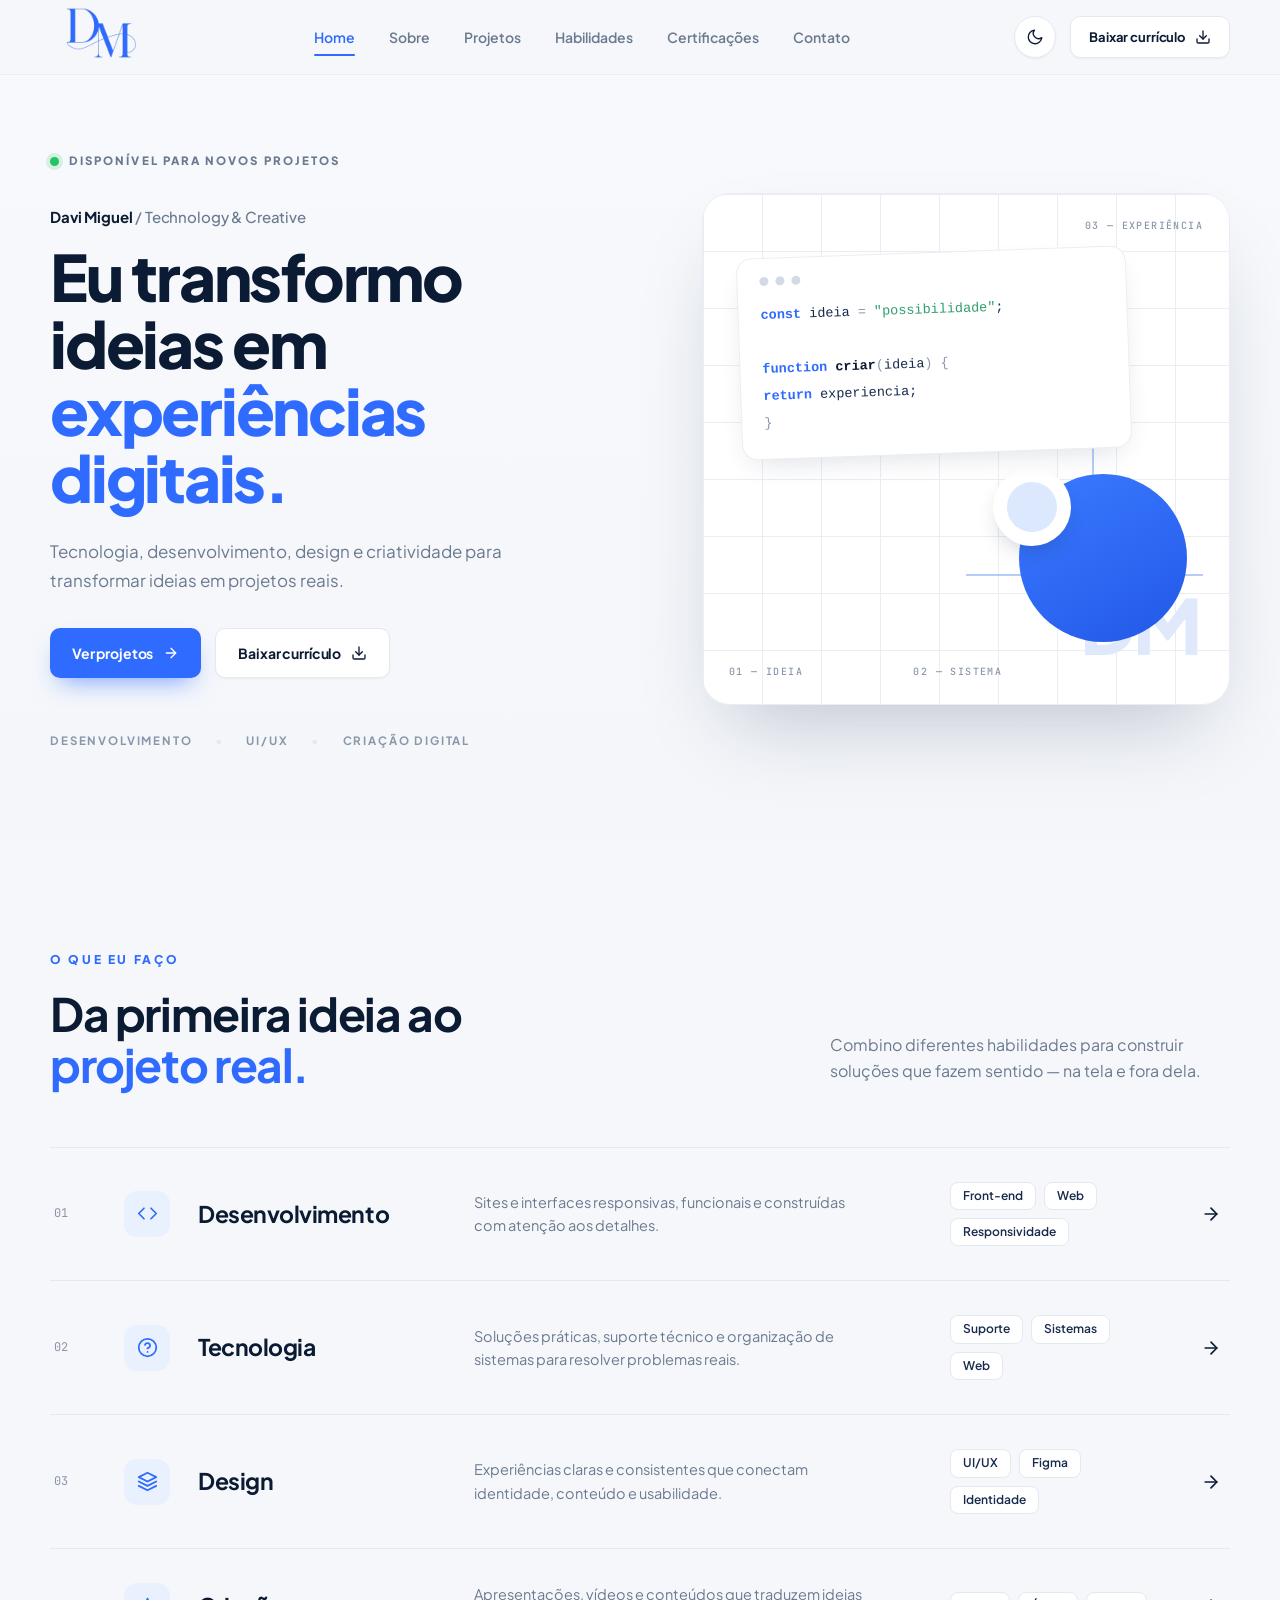
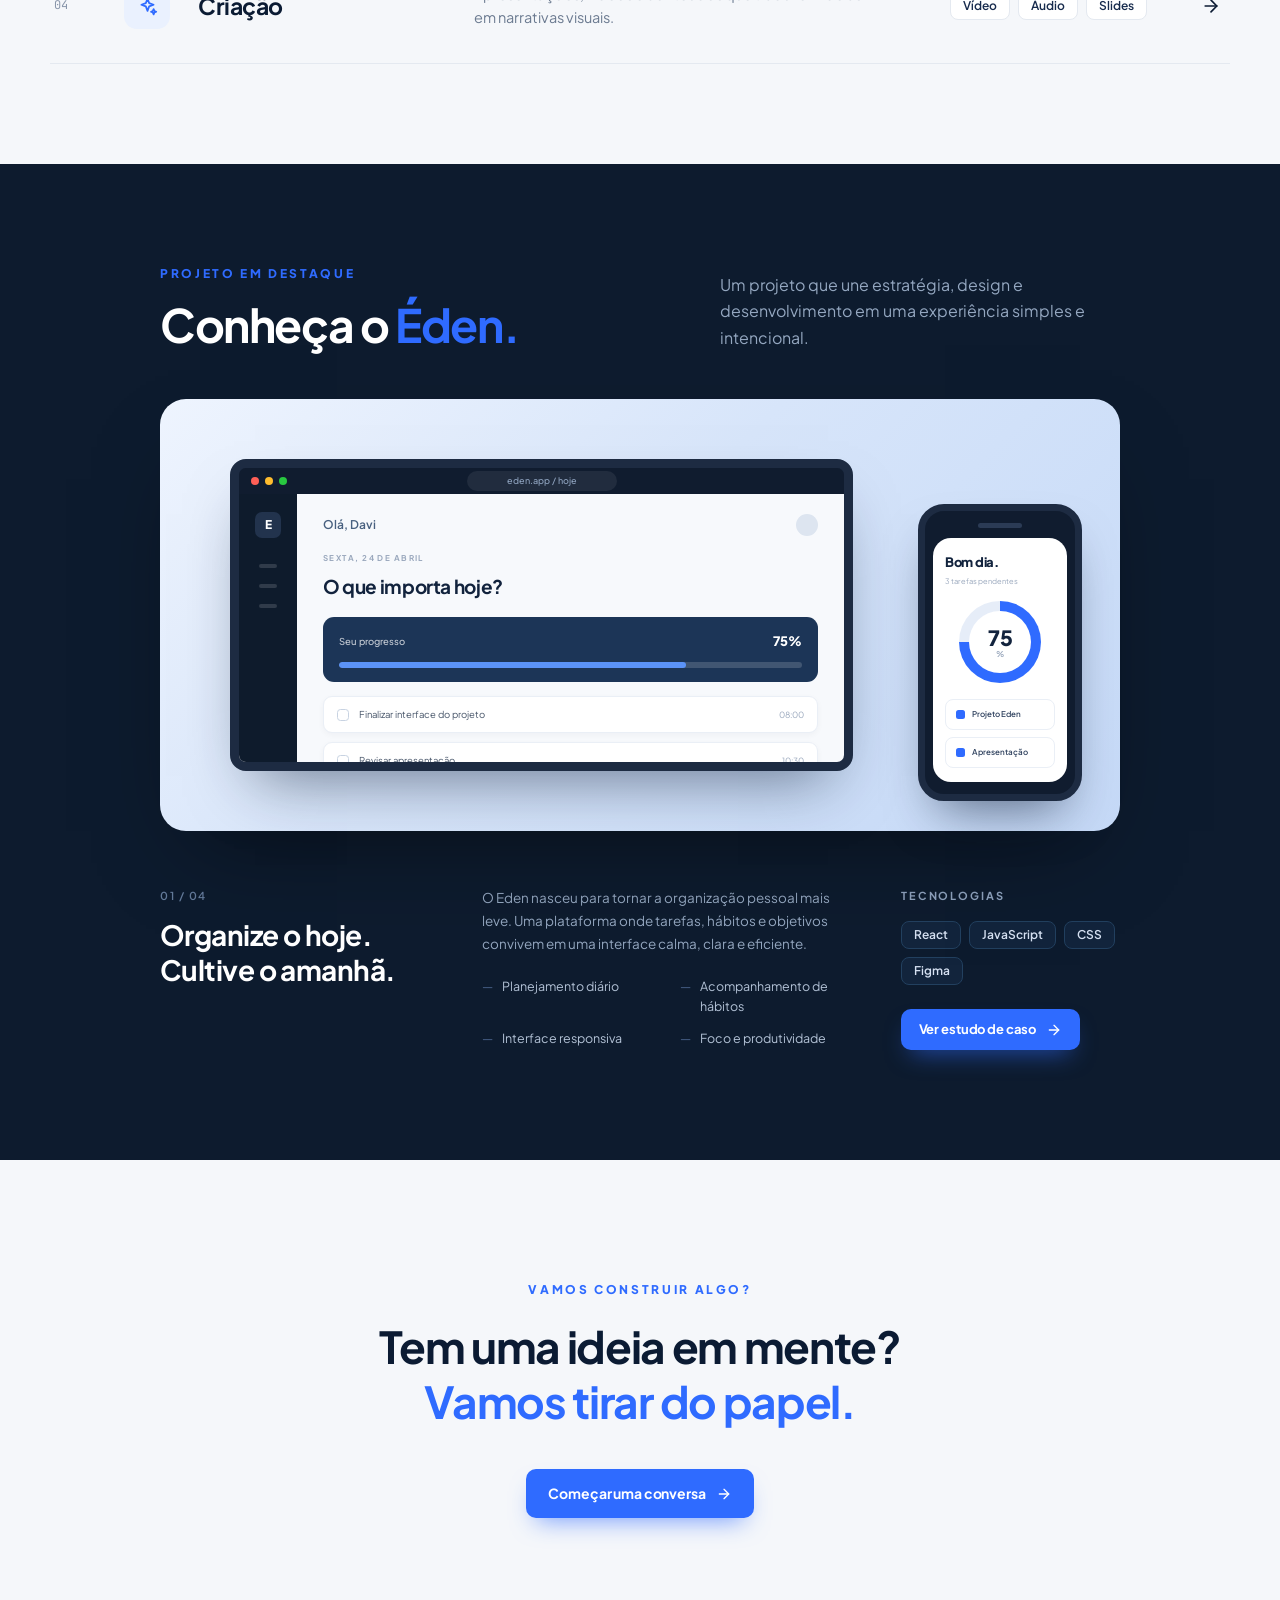
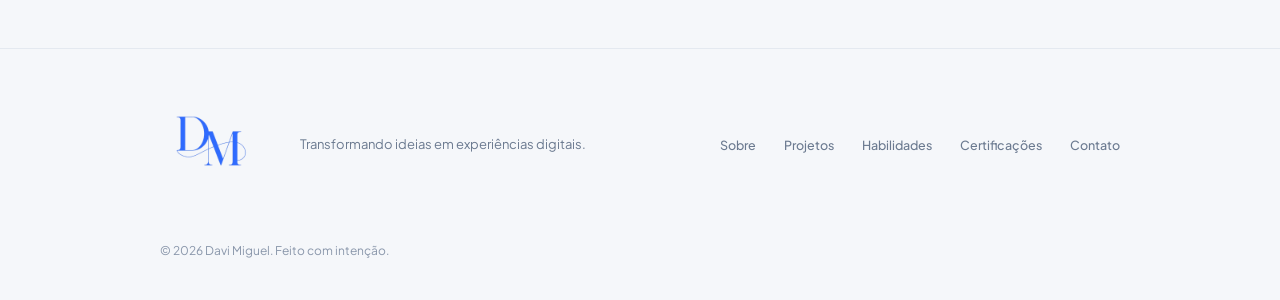
==== commit e971e0e7: "atualização 0.1" ====
--- a/portifolio/index.html
+++ b/portifolio/index.html
@@ -9,7 +9,7 @@
   <link rel="preconnect" href="https://fonts.gstatic.com" crossorigin>
   <link href="https://fonts.googleapis.com/css2?family=Plus+Jakarta+Sans:wght@400;500;600;700;800&family=JetBrains+Mono:wght@400;500;700&display=swap" rel="stylesheet">
   <link rel="stylesheet" href="css/style.css">
-  <link rel="icon" type="image/png" href="">
+  <link rel="icon" type="image/png" href="assets/favicon.png">
   <script>document.documentElement.classList.add("js");</script>
 </head>
 <body>
@@ -26,6 +26,7 @@
         <a href="sobre.html" class="nav-link">Sobre</a>
         <a href="projetos.html" class="nav-link">Projetos</a>
         <a href="habilidades.html" class="nav-link">Habilidades</a>
+        <a href="certificacoes.html" class="nav-link">Certificações</a>
         <a href="contato.html" class="nav-link">Contato</a>
       </nav>
 
@@ -35,7 +36,7 @@
           <svg class="icon-sun" viewBox="0 0 24 24" fill="none" stroke="currentColor" stroke-width="1.8" stroke-linecap="round" stroke-linejoin="round"><circle cx="12" cy="12" r="4"/><path d="M12 2v2M12 20v2M4.93 4.93l1.41 1.41M17.66 17.66l1.41 1.41M2 12h2M20 12h2M4.93 19.07l1.41-1.41M17.66 6.34l1.41-1.41"/></svg>
         </button>
 
-        <a href="Curriculo_Davi_Miguel.pdf" class="btn btn-ghost btn-sm" download>
+        <a href="assets/Curriculo_DaviMiguel.pdf" class="btn btn-ghost btn-sm" download>
           Baixar currículo
           <svg viewBox="0 0 24 24" fill="none" stroke="currentColor" stroke-width="2" stroke-linecap="round" stroke-linejoin="round"><path d="M21 15v4a2 2 0 0 1-2 2H5a2 2 0 0 1-2-2v-4"/><polyline points="7 10 12 15 17 10"/><line x1="12" y1="15" x2="12" y2="3"/></svg>
         </a>
@@ -106,7 +107,7 @@
               <pre class="code-body"><code><span class="c-key">const</span> <span class="c-var">ideia</span> <span class="c-op">=</span> <span class="c-str">"possibilidade"</span>;
 
 <span class="c-key">function</span> <span class="c-fn">criar</span><span class="c-op">(</span><span class="c-var">ideia</span><span class="c-op">) {</span>
-  <span class="c-key">return</span> <span class="c-var">experiencia</span>;
+<span class="c-key">return</span> <span class="c-var">experiencia</span>;
 <span class="c-op">}</span></code></pre>
             </div>
           </div>
@@ -210,7 +211,7 @@
         <div class="section-head project-head">
           <div>
             <p class="eyebrow reveal">Projeto em destaque</p>
-            <h2 class="section-title light reveal" style="--d:.06s">Conheça o <span class="accent">Eden.</span></h2>
+            <h2 class="section-title light reveal" style="--d:.06s">Conheça o <span class="accent">Éden.</span></h2>
           </div>
           <p class="section-desc light reveal" style="--d:.12s">
             Um projeto que une estratégia, design e desenvolvimento em uma experiência simples e intencional.
@@ -344,6 +345,7 @@
           <a href="sobre.html">Sobre</a>
           <a href="projetos.html">Projetos</a>
           <a href="habilidades.html">Habilidades</a>
+          <a href="certificacoes.html">Certificações</a>
           <a href="contato.html">Contato</a>
         </nav>
       </div>
--- a/portifolio/css/style.css
+++ b/portifolio/css/style.css
@@ -1090,6 +1090,25 @@
 [data-theme="dark"] .filter-chip:hover { border-color: #2b405f; }
 .filter-chip.active { background: var(--blue-bright); color: #fff; border-color: var(--blue-bright); }
 
+/* ---------- Botão remover filtro ---------- */
+.remove-filter {
+  display: none;
+  margin-left: 14px;
+  padding: 6px 10px;
+  border-radius: 8px;
+  border: 1px solid var(--border);
+  background: var(--surface);
+  color: var(--text);
+  font-size: 18px;
+  font-weight: 700;
+  line-height: 1;
+  cursor: pointer;
+  transition: all 0.2s ease;
+}
+.remove-filter.visible { display: inline-block; }
+.remove-filter:hover { background: var(--blue-bright); color: #fff; border-color: var(--blue-bright); }
+[data-theme="dark"] .remove-filter:hover { background: #2b405f; }
+
 /* ============================================================
    PROJETOS — Detalhe (Eden)
    ============================================================ */
@@ -1618,6 +1637,84 @@
   .email-card .arrow { display: none; }
 }
 
+/* ============================================================
+   CERTIFICAÇÕES — Cards
+   ============================================================ */
+.certs-grid {
+  display: grid;
+  grid-template-columns: 1fr 1fr;
+  gap: 40px 32px;
+  margin-top: 70px;
+}
+
+.cert-card {
+  position: relative;
+  border-radius: 16px;
+  border: 1px solid var(--border);
+  background: var(--surface);
+  padding: 28px 26px 26px;
+  overflow: hidden;
+  transition: transform 0.25s ease, border-color 0.25s ease, box-shadow 0.25s ease;
+  display: flex;
+  flex-direction: column;
+}
+.cert-card:hover {
+  transform: translateY(-4px);
+  border-color: #cfd8e6;
+  box-shadow: var(--shadow-md);
+}
+[data-theme="dark"] .cert-card:hover { border-color: #2b405f; }
+
+.cert-badge {
+  font-size: 10px;
+  font-weight: 800;
+  letter-spacing: 0.16em;
+  text-transform: uppercase;
+  color: var(--blue-bright);
+  margin-bottom: 14px;
+  display: inline-block;
+}
+
+.cert-card h3 {
+  font-size: 20px;
+  font-weight: 700;
+  letter-spacing: -0.02em;
+  color: var(--text);
+  margin-bottom: 10px;
+}
+
+.cert-card .issuer {
+  font-size: 12.5px;
+  color: var(--muted);
+  margin-bottom: 6px;
+}
+
+.cert-card .desc {
+  font-size: 13px;
+  color: var(--muted);
+  line-height: 1.65;
+  margin-bottom: 18px;
+  flex: 1;
+}
+
+.cert-card .chip-row { margin-top: auto; }
+
+.cert-card .link {
+  margin-top: 20px;
+  display: inline-flex;
+  align-items: center;
+  gap: 8px;
+  font-size: 12.5px;
+  font-weight: 700;
+  color: var(--blue-bright);
+  transition: color 0.2s ease;
+}
+.cert-card .link:hover { color: var(--blue); }
+
+@media (max-width: 980px) {
+  .certs-grid { grid-template-columns: 1fr; gap: 32px; }
+}
+
 @media (prefers-reduced-motion: reduce) {
   * { animation: none !important; transition: none !important; }
   html { scroll-behavior: auto; }
